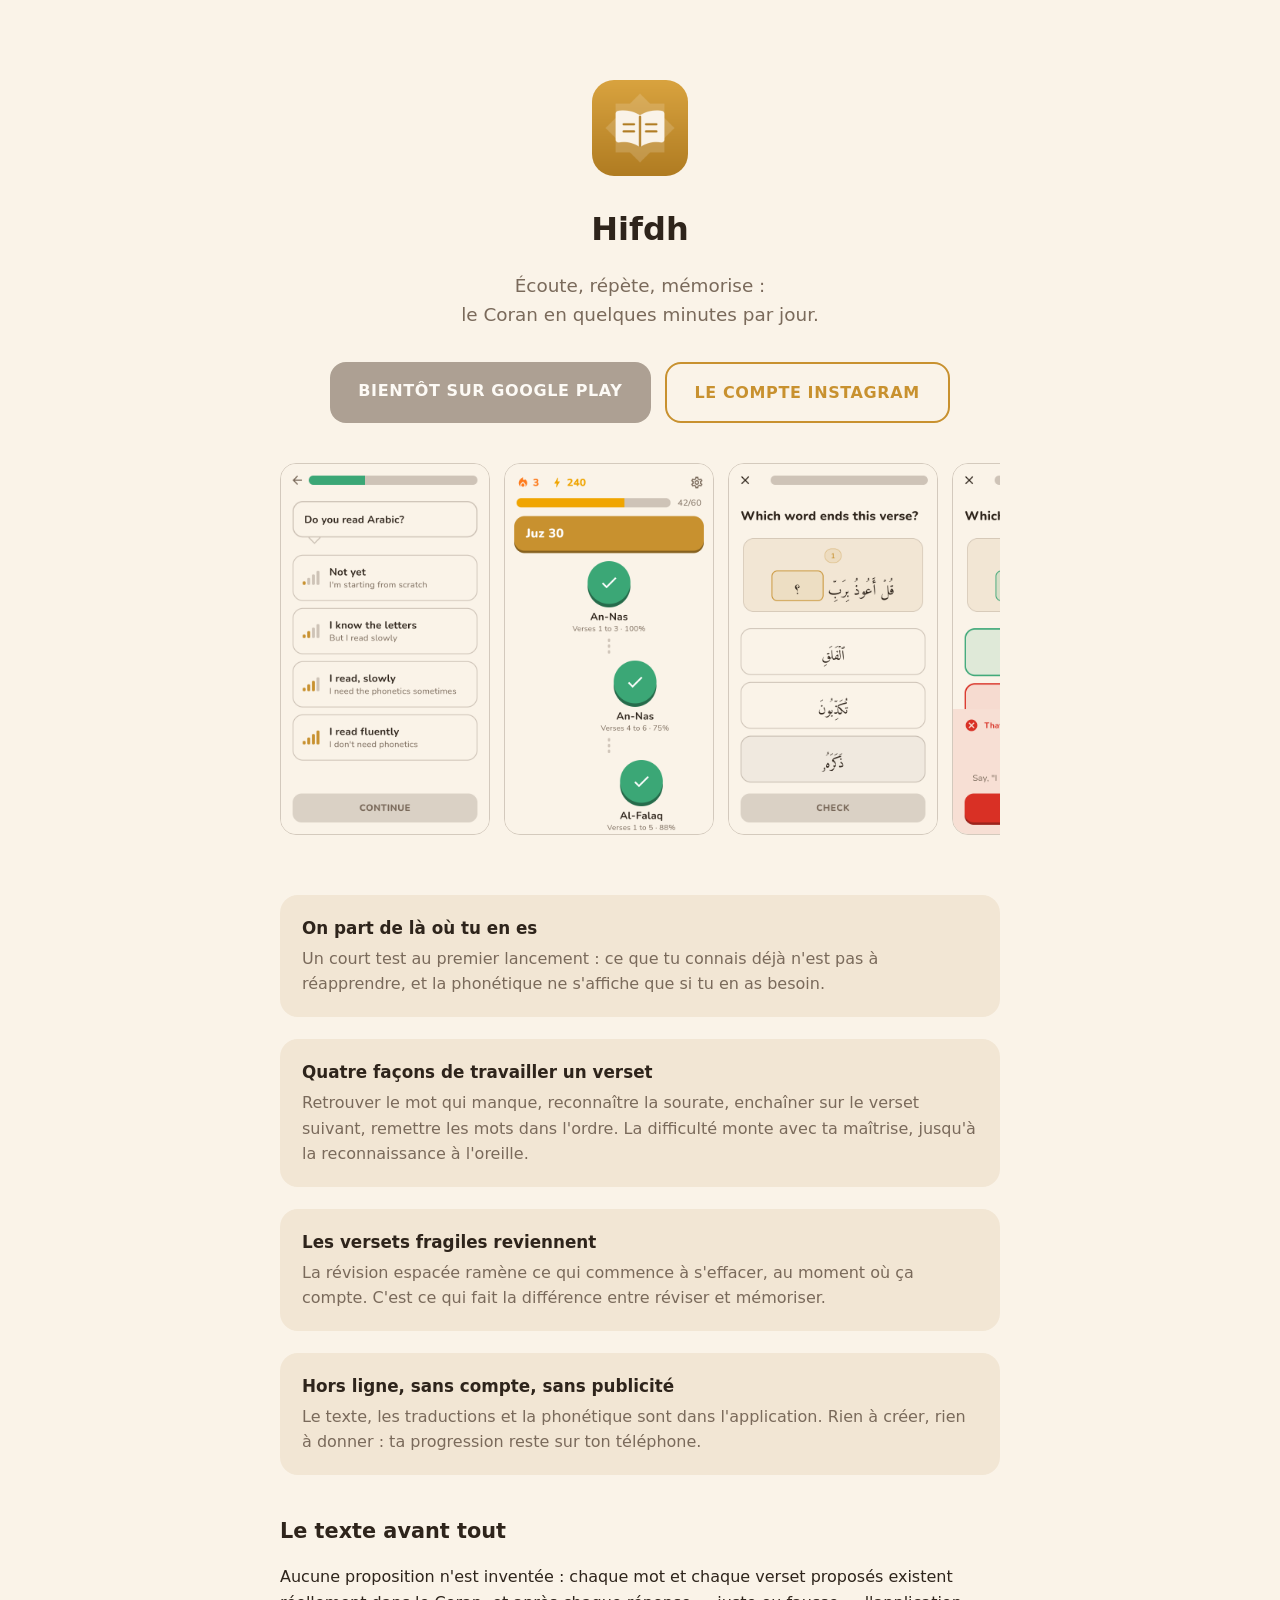
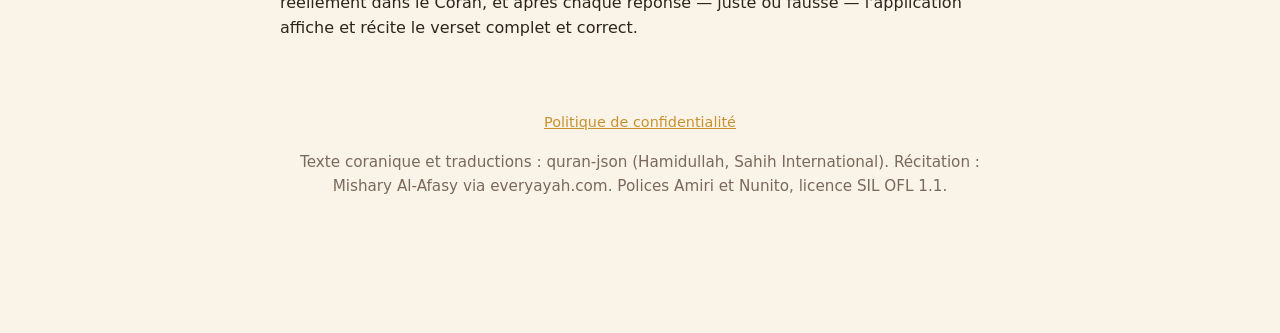
==== index.html @ c6a9dac5 "Site public : accueil et politique de confidentialité Page d'atterrissage « lien en bio » et politiq" ====
<!DOCTYPE html>
<html lang="fr">
<head>
<meta charset="utf-8">
<meta name="viewport" content="width=device-width, initial-scale=1">
<title>Hifdh — Mémoriser le Coran</title>
<meta name="description" content="Écoute, répète, mémorise : le Coran en quelques minutes par jour. Des leçons courtes, hors ligne, du Juz' 30 vers le début.">
<link rel="icon" href="icon.png">
<link rel="stylesheet" href="style.css">
</head>
<body>
<main>
  <header>
    <img src="icon.png" alt="">
    <h1>Hifdh</h1>
  </header>
  <p class="lead">Écoute, répète, mémorise :<br>le Coran en quelques minutes par jour.</p>

  <div class="actions">
    <a class="cta" href="#" aria-disabled="true">Bientôt sur Google&nbsp;Play</a>
    <a class="cta secondary" href="https://instagram.com/quran_reel_daily">Le compte Instagram</a>
  </div>

  <div class="shots">
    <img src="shots/placement.png" alt="Le test de placement du premier lancement">
    <img src="shots/path.png" alt="Le parcours du Juz' 30">
    <img src="shots/exercise.png" alt="Un exercice de mot manquant">
    <img src="shots/correction.png" alt="La correction affichant le verset complet">
  </div>

  <section class="features">
    <div class="feature">
      <h3>On part de là où tu en es</h3>
      <p>Un court test au premier lancement : ce que tu connais déjà n'est pas à réapprendre, et la phonétique ne s'affiche que si tu en as besoin.</p>
    </div>
    <div class="feature">
      <h3>Quatre façons de travailler un verset</h3>
      <p>Retrouver le mot qui manque, reconnaître la sourate, enchaîner sur le verset suivant, remettre les mots dans l'ordre. La difficulté monte avec ta maîtrise, jusqu'à la reconnaissance à l'oreille.</p>
    </div>
    <div class="feature">
      <h3>Les versets fragiles reviennent</h3>
      <p>La révision espacée ramène ce qui commence à s'effacer, au moment où ça compte. C'est ce qui fait la différence entre réviser et mémoriser.</p>
    </div>
    <div class="feature">
      <h3>Hors ligne, sans compte, sans publicité</h3>
      <p>Le texte, les traductions et la phonétique sont dans l'application. Rien à créer, rien à donner : ta progression reste sur ton téléphone.</p>
    </div>
  </section>

  <h2>Le texte avant tout</h2>
  <p>Aucune proposition n'est inventée : chaque mot et chaque verset proposés
  existent réellement dans le Coran, et après chaque réponse — juste ou
  fausse — l'application affiche et récite le verset complet et correct.</p>

  <footer>
    <p><a href="privacy/">Politique de confidentialité</a></p>
    <p class="muted">Texte coranique et traductions : quran-json (Hamidullah, Sahih International).
    Récitation : Mishary Al-Afasy via everyayah.com. Polices Amiri et Nunito, licence SIL OFL 1.1.</p>
  </footer>
</main>
</body>
</html>
---- style.css ----
/* Palette et typographie reprises de l'application, pour que le passage du
   reel au site puis à l'app ne donne jamais l'impression de changer d'univers. */
:root {
  --paper: #faf3e8;
  --paper-raised: #f2e6d4;
  --ink: #2e241b;
  --ink-soft: #7a6a5b;
  --gold: #c8912f;
  --green: #3ba776;
}

@media (prefers-color-scheme: dark) {
  :root {
    --paper: #14100c;
    --paper-raised: #221b14;
    --ink: #f3e9dc;
    --ink-soft: #b3a393;
  }
}

* { box-sizing: border-box; }

body {
  margin: 0;
  padding: 0 20px;
  background: var(--paper);
  color: var(--ink);
  font-family: Nunito, "Segoe UI", system-ui, -apple-system, sans-serif;
  line-height: 1.6;
}

main { max-width: 720px; margin: 0 auto; padding: 48px 0 80px; }

header { text-align: center; padding: 32px 0 8px; }
header img { width: 96px; height: 96px; border-radius: 22px; }

h1 { font-size: 2rem; margin: 20px 0 8px; }
h2 { font-size: 1.3rem; margin: 40px 0 8px; }
h3 { font-size: 1.05rem; margin: 28px 0 4px; }
p, li { color: var(--ink); }
.lead { font-size: 1.15rem; color: var(--ink-soft); text-align: center; margin: 0 0 32px; }
.muted { color: var(--ink-soft); font-size: 0.95rem; }

.cta {
  display: inline-block;
  background: var(--gold);
  color: #fff;
  font-weight: 800;
  text-decoration: none;
  padding: 16px 28px;
  border-radius: 16px;
  box-shadow: 0 4px 0 #9a6e23;
  letter-spacing: 0.6px;
  text-transform: uppercase;
}
.cta.secondary { background: transparent; color: var(--gold); box-shadow: none; border: 2px solid var(--gold); }
.cta[aria-disabled="true"] { background: var(--ink-soft); box-shadow: none; opacity: 0.6; pointer-events: none; }
.actions { display: flex; flex-wrap: wrap; gap: 14px; justify-content: center; margin: 32px 0; }

.features { display: grid; gap: 22px; margin: 40px 0; }
.feature { background: var(--paper-raised); border-radius: 18px; padding: 20px 22px; }
.feature h3 { margin-top: 0; }
.feature p { margin: 0; color: var(--ink-soft); }

.shots { display: flex; gap: 14px; overflow-x: auto; padding: 8px 0 20px; }
.shots img { width: 210px; border-radius: 16px; border: 1px solid rgba(122, 106, 91, 0.3); }

table { width: 100%; border-collapse: collapse; margin: 16px 0; }
th, td { text-align: start; padding: 10px 8px; border-bottom: 1px solid rgba(122, 106, 91, 0.25); vertical-align: top; }
th { color: var(--ink-soft); font-weight: 700; }

footer { text-align: center; padding: 40px 0; color: var(--ink-soft); font-size: 0.9rem; }
a { color: var(--gold); }

.langs { text-align: center; margin-bottom: 24px; }
.langs a { margin: 0 8px; }

[dir="rtl"] { font-family: Amiri, Nunito, serif; }
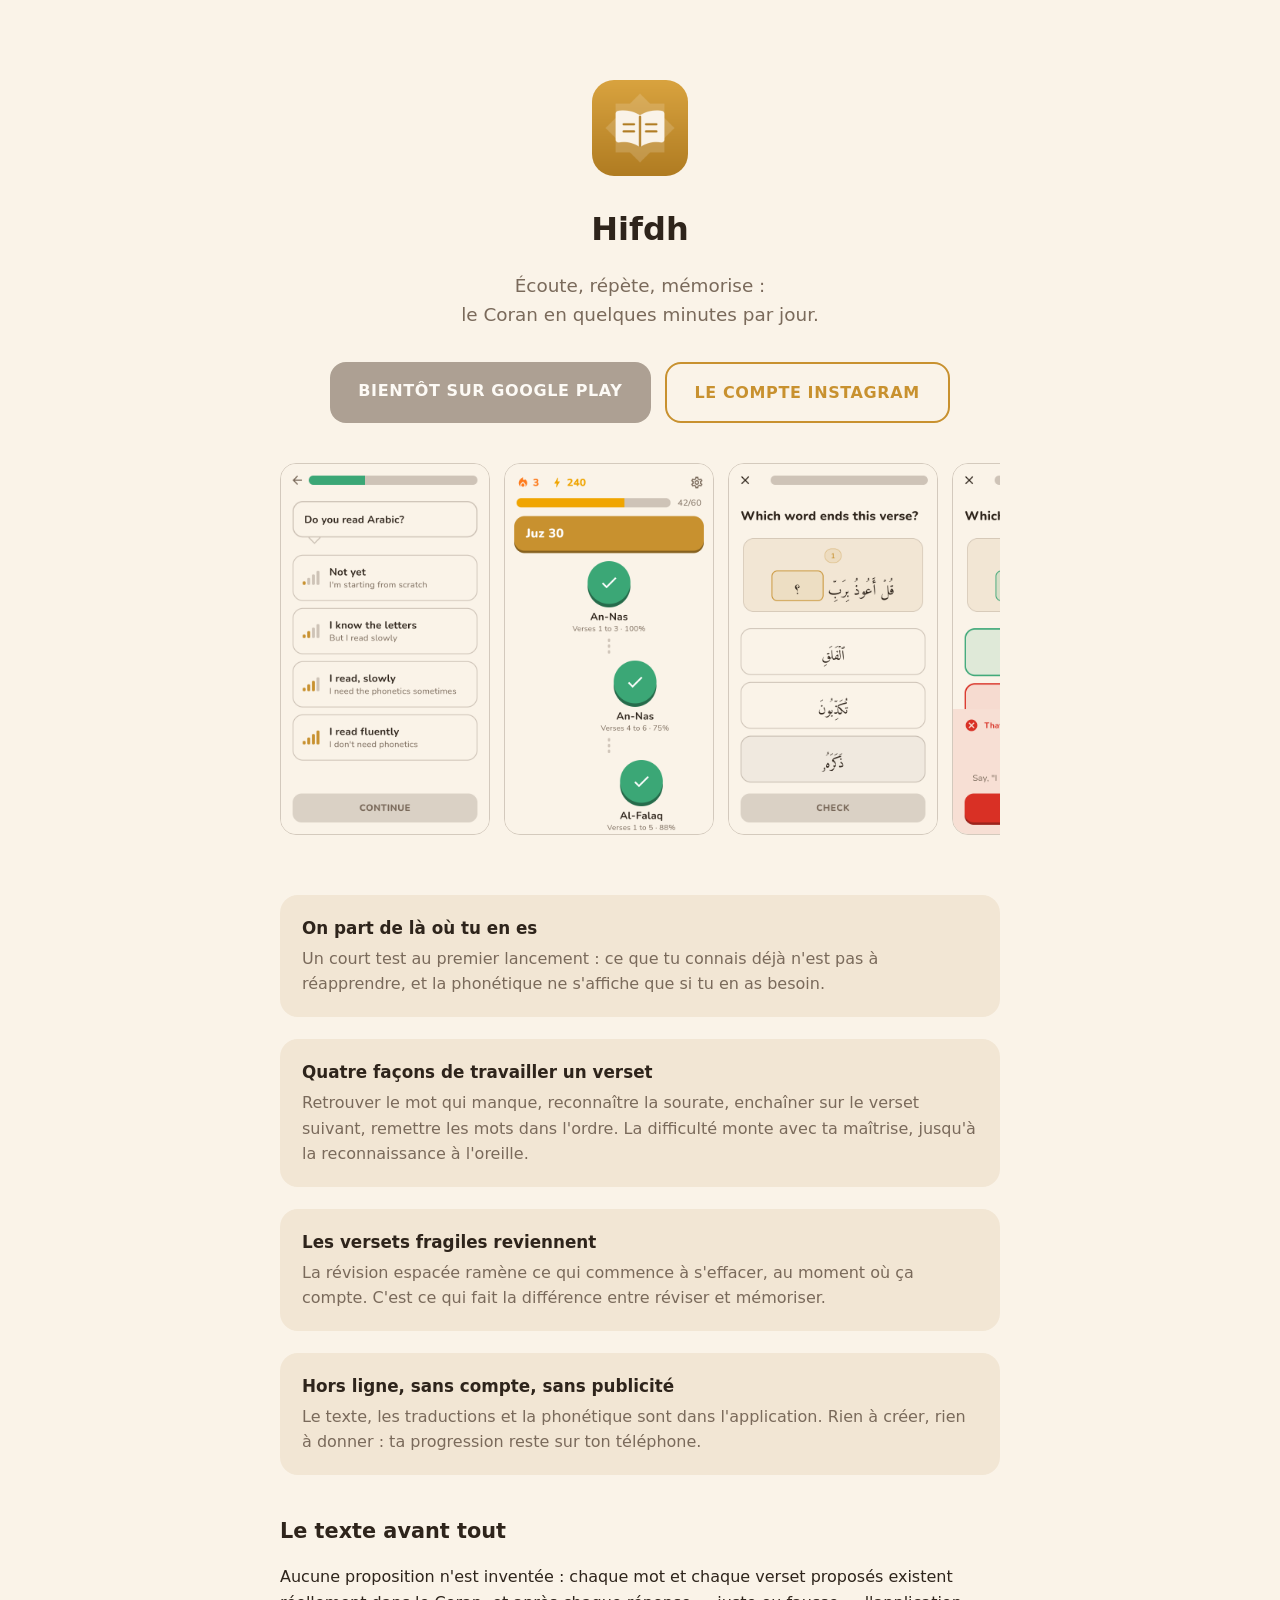
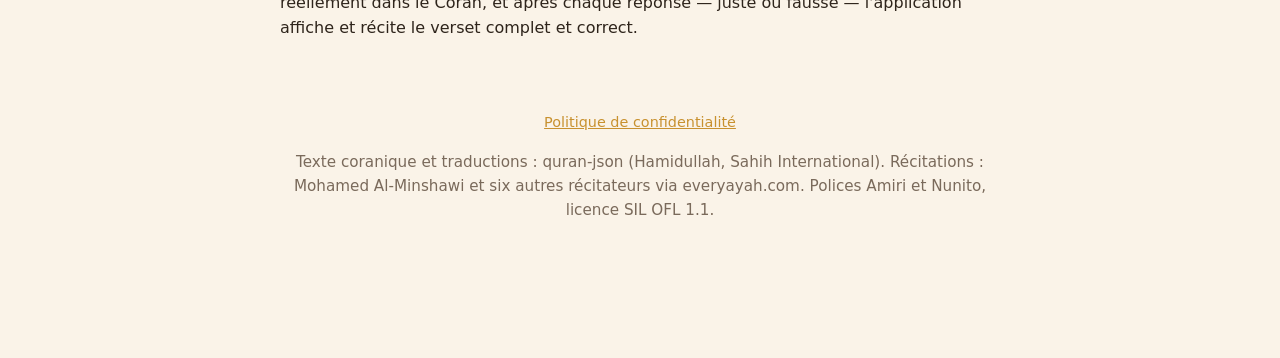
==== commit d4b6a748: "Le site rattrape sa source : modèle hébergé ici, récitateurs La politique de confidentialité pointe " ====
--- a/index.html
+++ b/index.html
@@ -55,7 +55,7 @@
   <footer>
     <p><a href="privacy/">Politique de confidentialité</a></p>
     <p class="muted">Texte coranique et traductions : quran-json (Hamidullah, Sahih International).
-    Récitation : Mishary Al-Afasy via everyayah.com. Polices Amiri et Nunito, licence SIL OFL 1.1.</p>
+    Récitations : Mohamed Al-Minshawi et six autres récitateurs via everyayah.com. Polices Amiri et Nunito, licence SIL OFL 1.1.</p>
   </footer>
 </main>
 </body>
